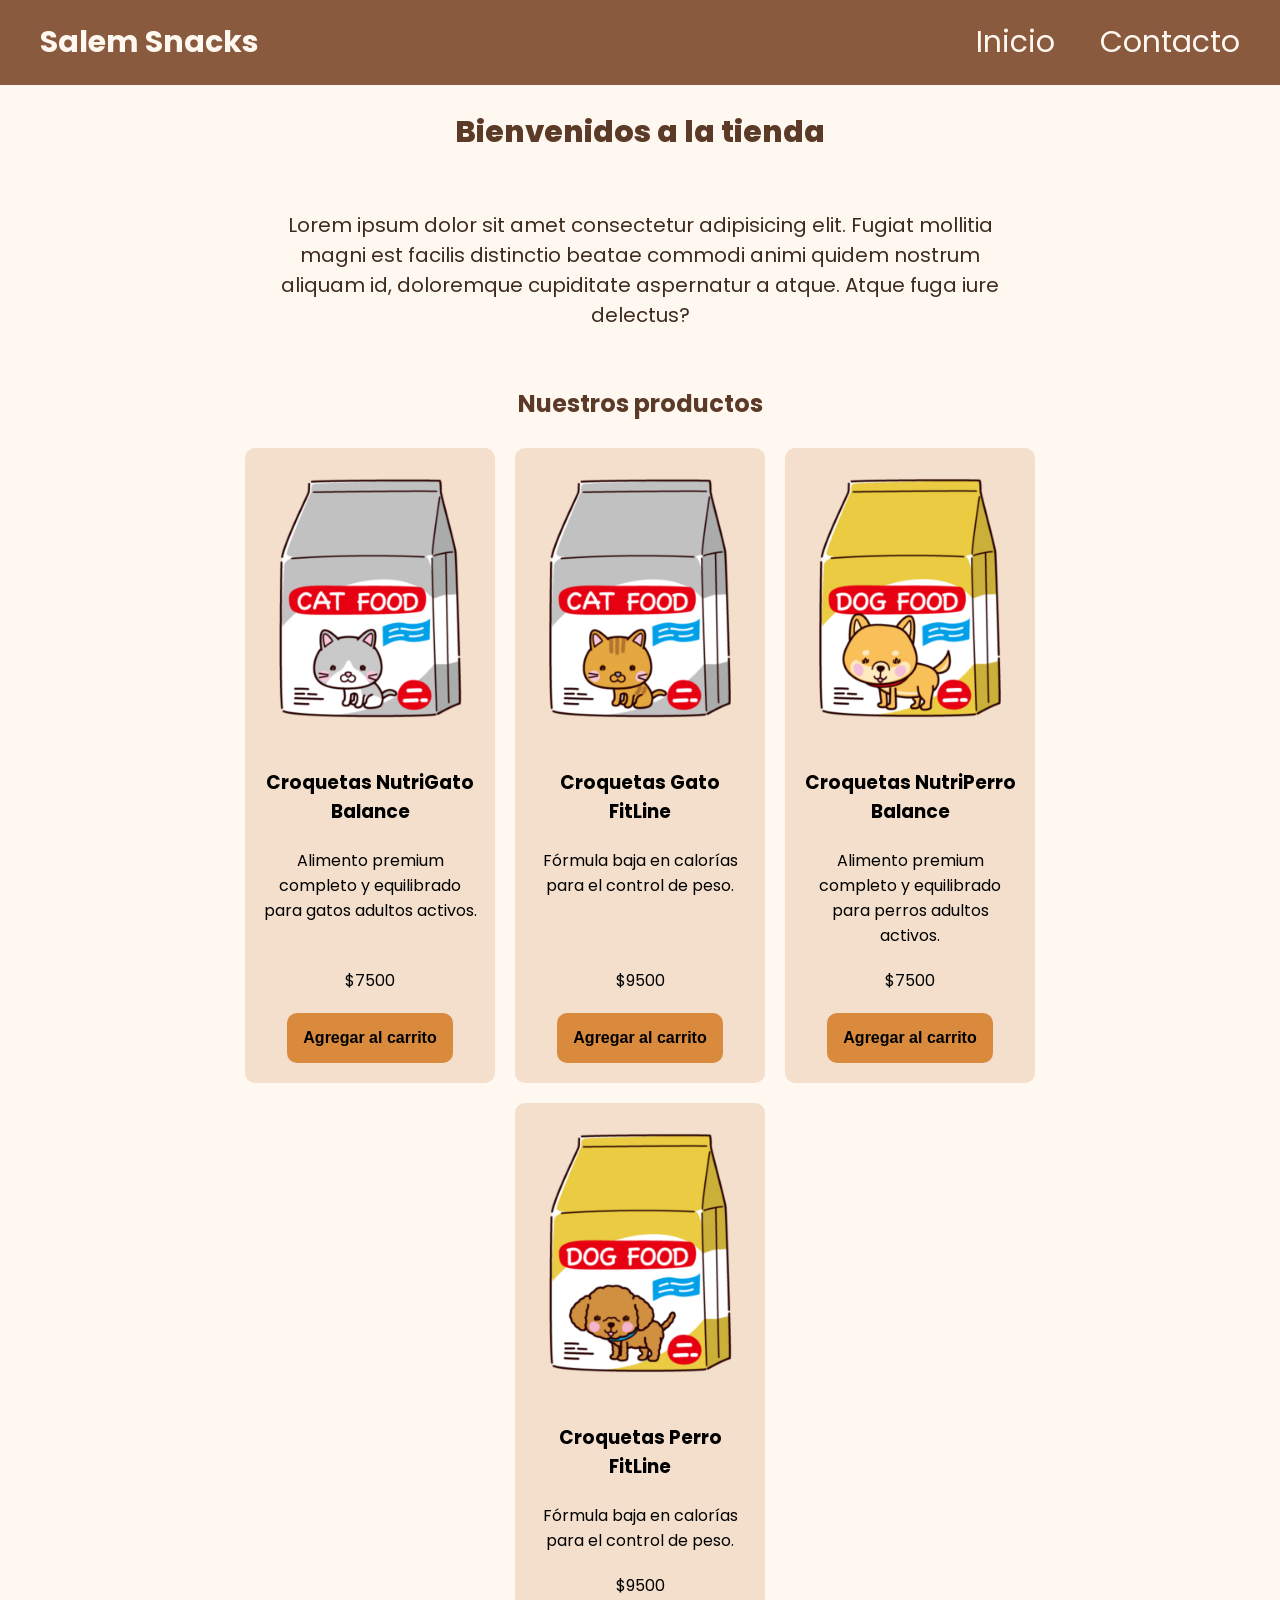
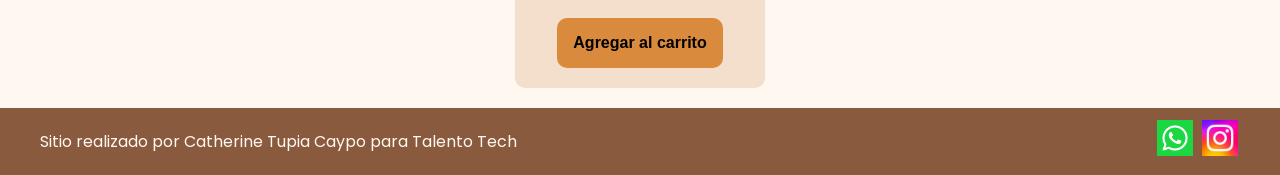
==== index.html @ eede0062 "agregar todo" ====
<!doctype html>
<html lang="es">
  <head>
    <meta charset="UTF-8" />
    <meta name="viewport" content="width=device-width, initial-scale=1.0" />
    <link
      href="https://fonts.googleapis.com/css2?family=Poppins:ital,wght@0,100;0,400;0,600;0,700;0,800;1,100;1,400;1,600;1,700&display=swap"
      rel="stylesheet"
    />
    <link rel="stylesheet" href="./css/styles.css" />
    <title>Salem Snacks</title>
  </head>
  
  <body>
    <header>
      <div class="div-logo"><a class="logo" href="./index.html">Salem Snacks</a></div>

      <nav class="header-nav">
        <ul>
          <li><a href="./index.html">Inicio</a></li>
          <li><a href="./pages/contacto.html">Contacto</a></li>
        </ul>
      </nav>
    </header>

    <main>
      <section class="inicio">
      <h1 class="titulo-home text-secondary">Bienvenidos a la tienda</h1>
      <p class="parrafo">
        Lorem ipsum dolor sit amet consectetur adipisicing elit. Fugiat mollitia
        magni est facilis distinctio beatae commodi animi quidem nostrum aliquam
        id, doloremque cupiditate aspernatur a atque. Atque fuga iure delectus?
      </p>
      </section>

      <section>
        <h2 class="titulo-productos text-secondary">Nuestros productos</h2>
        <div class="contenedor-tarjetas">
        <article class="card text-dark">
            <img src="./img/comida1.png" alt="comida de gato"/>
            <h3>Croquetas NutriGato Balance</h3>
            <p class="descripcion">Alimento premium completo y equilibrado para gatos adultos activos.</p>
            <p>$7500</p>
            <button class="btn bg-secondary text-dark">Agregar al carrito</button>
        </article>

        <article class="card text-dark">
            <img src="./img/comida2.png" alt="comida de gato"/>
            <h3>Croquetas Gato FitLine</h3>
            <p class="descripcion">Fórmula baja en calorías para el control de peso.</p>
            <p>$9500</p>
            <button class="btn bg-secondary text-dark">Agregar al carrito</button>
        </article>

        <article class="card text-dark">
            <img src="./img/ComidaPerro1.png" alt="comida de perro"/>
            <h3>Croquetas NutriPerro Balance</h3>
            <p class="descripcion">Alimento premium completo y equilibrado para perros adultos activos.</p>
            <p>$7500</p>
            <button class="btn bg-secondary text-dark">Agregar al carrito</button>
        </article>

        <article class="card text-dark">
            <img src="./img/ComidaPerro2.png" alt="comida de perro"/>
            <h3>Croquetas Perro FitLine</h3>
            <p class="descripcion">Fórmula baja en calorías para el control de peso.</p>
            <p>$9500</p>
            <button class="btn bg-secondary text-dark">Agregar al carrito</button>
        </article>
        </div>
      </section>
    </main>

    <footer>
      <p>Sitio realizado por Catherine Tupia Caypo para Talento Tech</p>
         <nav>
        <ul class="footer-list">
          <li><img src="./img/whatsapp.jpg" alt="logo-whatsapp" /> </li>
          <li><img src="./img/instagram.jpg" alt="logo-instagram" /></li>
        </ul>
      </nav>
    </footer>
  </body>
</html>
---- css/styles.css ----
*{
    margin: 0;
    padding: 0;
    box-sizing: border-box;
}

html{
    font-size: 62.5%;
}

body{
    font-family: "Poppins", sans-serif;
    font-size: 1.6rem;
    background-color: #fff8f0;
    color: #3d2b1f;

    display: flex;
    flex-direction: column;
    min-height: 100vh;
}

main{
    width: 80%;
    margin: auto;
    padding-bottom: 2rem;

    flex: 1;

    display: flex;
    flex-direction: column;
    align-items: center;
}

h1{
    font-size: 3rem;
    font-weight: 800;
    line-height: 1.15;
    margin: 3rem 0;
}

h2{
    font-size: 2.4rem;
    font-weight: 700;
    line-height: 1.2;
    text-align: center;
    margin: 3rem 0;
}

.btn{
    background: #d98a3d;
    border: none;
    font-size: 1.6rem;
    font-weight: bold;
    padding: 1.6rem;
    border-radius: 1rem;
}

header,
footer{
    background: #8a5a3f;
    color: #fff8f0; 
    width: 100%;

    display: flex;
    flex-wrap: wrap;
    justify-content: space-between;
    align-items: center;
}

footer{
    padding: 1rem 4rem;
}

.div-logo{
    margin-left: 2rem;
    font-weight: bold;
}

.logo, 
.header-nav a{
    text-decoration: none;
    font-size: 3rem;
    color: inherit;
    display: inline-block;
    padding: 2rem;
}

.header-nav{
    margin-right: 2rem;
}

.header-nav ul, footer .footer-list{
    list-style: none;
    display: flex;
    gap: 0.5rem;
}

.footer-list li{
    padding: 0;
}

.footer-list img{
    width: 4rem;
    padding: 0.2rem;
}


/* -------------------------------------------------------------------------- */
/*                                   COLORES                                  */
/* -------------------------------------------------------------------------- */
.bg-primary{
    background-color: #fff8f0;
}

.bg-secondary{
    background-color: #d98a3d;
}

.text-light{
    color: #ffffff;
}

.text-dark{
    color: #000000;
}

.text-secondary{
    color: #5c3a28;
}

/* -------------------------------------------------------------------------- */
/*                                    HOME                                    */
/* -------------------------------------------------------------------------- */
.inicio{
    display: flex;
    justify-content: center;
    align-items: center;
    flex-wrap: wrap;
}

.inicio h1{
    width: 100%;
    text-align: center;
}

.parrafo{
    width: 80%;
    text-align: center;
    font-size: 2rem;
    padding: 3rem;
}

.contenedor-tarjetas{
    display: flex;
    justify-content: center;
    gap: 2rem;
    flex-wrap: wrap;
}

.card{
    background-color: #f3dfcb;
    width: 25rem;
    border-radius: 1rem;
    overflow: hidden;

    display: flex;
    flex-direction: column;
    align-items: center;
    gap: 2rem;
    padding-bottom: 2rem;
}

.card img{
    width: 100%;
    height: 30rem;
    object-fit: contain;
}

.card h3,
.card p{
    padding: 0 1.5rem;
    text-align: center;
}

.card h3{
    min-height: 6rem;
}

.descripcion{
    flex-grow: 1;
}
/* -------------------------------------------------------------------------- */
/*                                  CONTACTO                                  */
/* -------------------------------------------------------------------------- */
.contacto{
    width: 100%;
    display: flex;
    flex-direction: column;
    align-items: center;
}

.titulo-contacto{
    margin: 2rem 0;
}

.form-contacto{
    background-color: #fffdf9;
    color: #3d2b1f;

    width: 100%;
    max-width: 50rem;

    font-size: 2rem;
    padding: 3rem;
    border-radius: 1rem;

    box-shadow: 0 10px 30px rgba(0, 0, 0, 0.15);
}

.grupo-input{
    display: flex;
    flex-direction: column;
    gap: 0.8rem;
    margin-bottom: 2rem;
}

.grupo-input input, .grupo-input textarea{
    width: 100%;
    padding: 1.2rem;
    font-size: 1.6rem;

    background-color: #fffdf9;
    color: #3d2b1f;

    border: 2px solid #efd8c2;
    border-radius: 0.8rem;

    outline: none;
}

.grupo-input textarea{
    min-height: 10rem;
    resize: vertical;
}
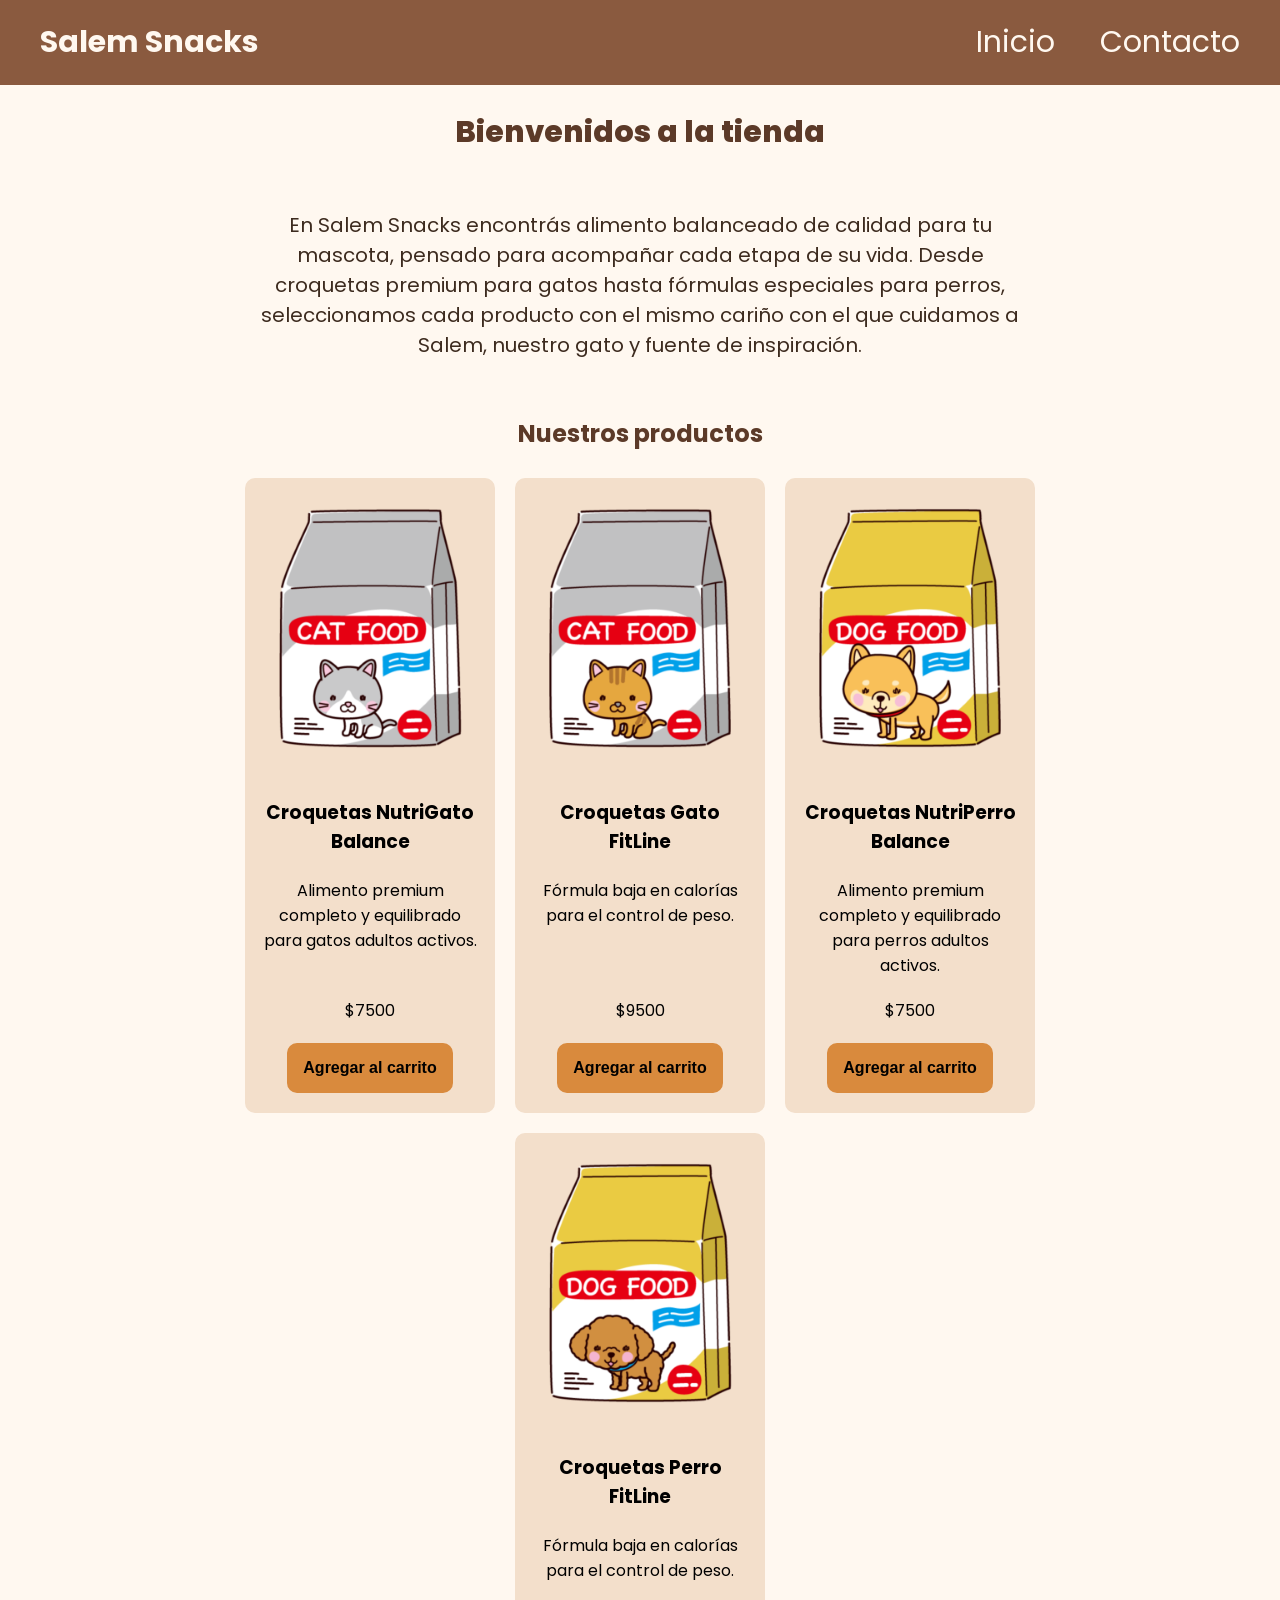
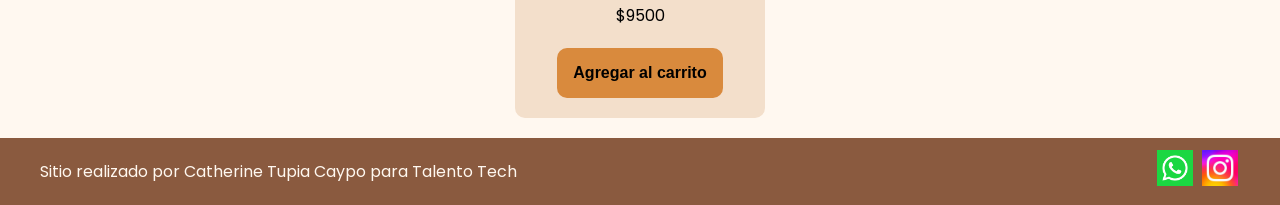
==== commit 6dc0a18c: "agrega media queries" ====
--- a/index.html
+++ b/index.html
@@ -10,10 +10,12 @@
     <link rel="stylesheet" href="./css/styles.css" />
     <title>Salem Snacks</title>
   </head>
-  
+
   <body>
     <header>
-      <div class="div-logo"><a class="logo" href="./index.html">Salem Snacks</a></div>
+      <div class="div-logo">
+        <a class="logo" href="./index.html">Salem Snacks</a>
+      </div>
 
       <nav class="header-nav">
         <ul>
@@ -25,57 +27,77 @@
 
     <main>
       <section class="inicio">
-      <h1 class="titulo-home text-secondary">Bienvenidos a la tienda</h1>
-      <p class="parrafo">
-        Lorem ipsum dolor sit amet consectetur adipisicing elit. Fugiat mollitia
-        magni est facilis distinctio beatae commodi animi quidem nostrum aliquam
-        id, doloremque cupiditate aspernatur a atque. Atque fuga iure delectus?
-      </p>
+        <h1 class="titulo-home text-secondary">Bienvenidos a la tienda</h1>
+        <p class="parrafo">
+          En Salem Snacks encontrás alimento balanceado de calidad para tu
+          mascota, pensado para acompañar cada etapa de su vida. Desde croquetas
+          premium para gatos hasta fórmulas especiales para perros,
+          seleccionamos cada producto con el mismo cariño con el que cuidamos a
+          Salem, nuestro gato y fuente de inspiración.
+        </p>
       </section>
 
       <section>
         <h2 class="titulo-productos text-secondary">Nuestros productos</h2>
         <div class="contenedor-tarjetas">
-        <article class="card text-dark">
-            <img src="./img/comida1.png" alt="comida de gato"/>
+          <article class="card text-dark">
+            <img src="./img/comida1.png" alt="comida de gato" />
             <h3>Croquetas NutriGato Balance</h3>
-            <p class="descripcion">Alimento premium completo y equilibrado para gatos adultos activos.</p>
+            <p class="descripcion">
+              Alimento premium completo y equilibrado para gatos adultos
+              activos.
+            </p>
             <p>$7500</p>
-            <button class="btn bg-secondary text-dark">Agregar al carrito</button>
-        </article>
+            <button class="btn bg-secondary text-dark">
+              Agregar al carrito
+            </button>
+          </article>
 
-        <article class="card text-dark">
-            <img src="./img/comida2.png" alt="comida de gato"/>
+          <article class="card text-dark">
+            <img src="./img/comida2.png" alt="comida de gato" />
             <h3>Croquetas Gato FitLine</h3>
-            <p class="descripcion">Fórmula baja en calorías para el control de peso.</p>
+            <p class="descripcion">
+              Fórmula baja en calorías para el control de peso.
+            </p>
             <p>$9500</p>
-            <button class="btn bg-secondary text-dark">Agregar al carrito</button>
-        </article>
+            <button class="btn bg-secondary text-dark">
+              Agregar al carrito
+            </button>
+          </article>
 
-        <article class="card text-dark">
-            <img src="./img/ComidaPerro1.png" alt="comida de perro"/>
+          <article class="card text-dark">
+            <img src="./img/ComidaPerro1.png" alt="comida de perro" />
             <h3>Croquetas NutriPerro Balance</h3>
-            <p class="descripcion">Alimento premium completo y equilibrado para perros adultos activos.</p>
+            <p class="descripcion">
+              Alimento premium completo y equilibrado para perros adultos
+              activos.
+            </p>
             <p>$7500</p>
-            <button class="btn bg-secondary text-dark">Agregar al carrito</button>
-        </article>
+            <button class="btn bg-secondary text-dark">
+              Agregar al carrito
+            </button>
+          </article>
 
-        <article class="card text-dark">
-            <img src="./img/ComidaPerro2.png" alt="comida de perro"/>
+          <article class="card text-dark">
+            <img src="./img/ComidaPerro2.png" alt="comida de perro" />
             <h3>Croquetas Perro FitLine</h3>
-            <p class="descripcion">Fórmula baja en calorías para el control de peso.</p>
+            <p class="descripcion">
+              Fórmula baja en calorías para el control de peso.
+            </p>
             <p>$9500</p>
-            <button class="btn bg-secondary text-dark">Agregar al carrito</button>
-        </article>
+            <button class="btn bg-secondary text-dark">
+              Agregar al carrito
+            </button>
+          </article>
         </div>
       </section>
     </main>
 
     <footer>
       <p>Sitio realizado por Catherine Tupia Caypo para Talento Tech</p>
-         <nav>
+      <nav>
         <ul class="footer-list">
-          <li><img src="./img/whatsapp.jpg" alt="logo-whatsapp" /> </li>
+          <li><img src="./img/whatsapp.jpg" alt="logo-whatsapp" /></li>
           <li><img src="./img/instagram.jpg" alt="logo-instagram" /></li>
         </ul>
       </nav>
--- a/css/styles.css
+++ b/css/styles.css
@@ -189,6 +189,7 @@
 .descripcion{
     flex-grow: 1;
 }
+
 /* -------------------------------------------------------------------------- */
 /*                                  CONTACTO                                  */
 /* -------------------------------------------------------------------------- */
@@ -241,4 +242,18 @@
 .grupo-input textarea{
     min-height: 10rem;
     resize: vertical;
+}
+
+/* -------------------------------------------------------------------------- */
+/*                                 MEDIA QUERIES                                */
+/* -------------------------------------------------------------------------- */
+
+@media(max-width: 600px){
+    header, footer{
+        flex-direction: column;
+    }
+
+    .header-nav, .div-logo{
+        margin: 0;
+    }
 }
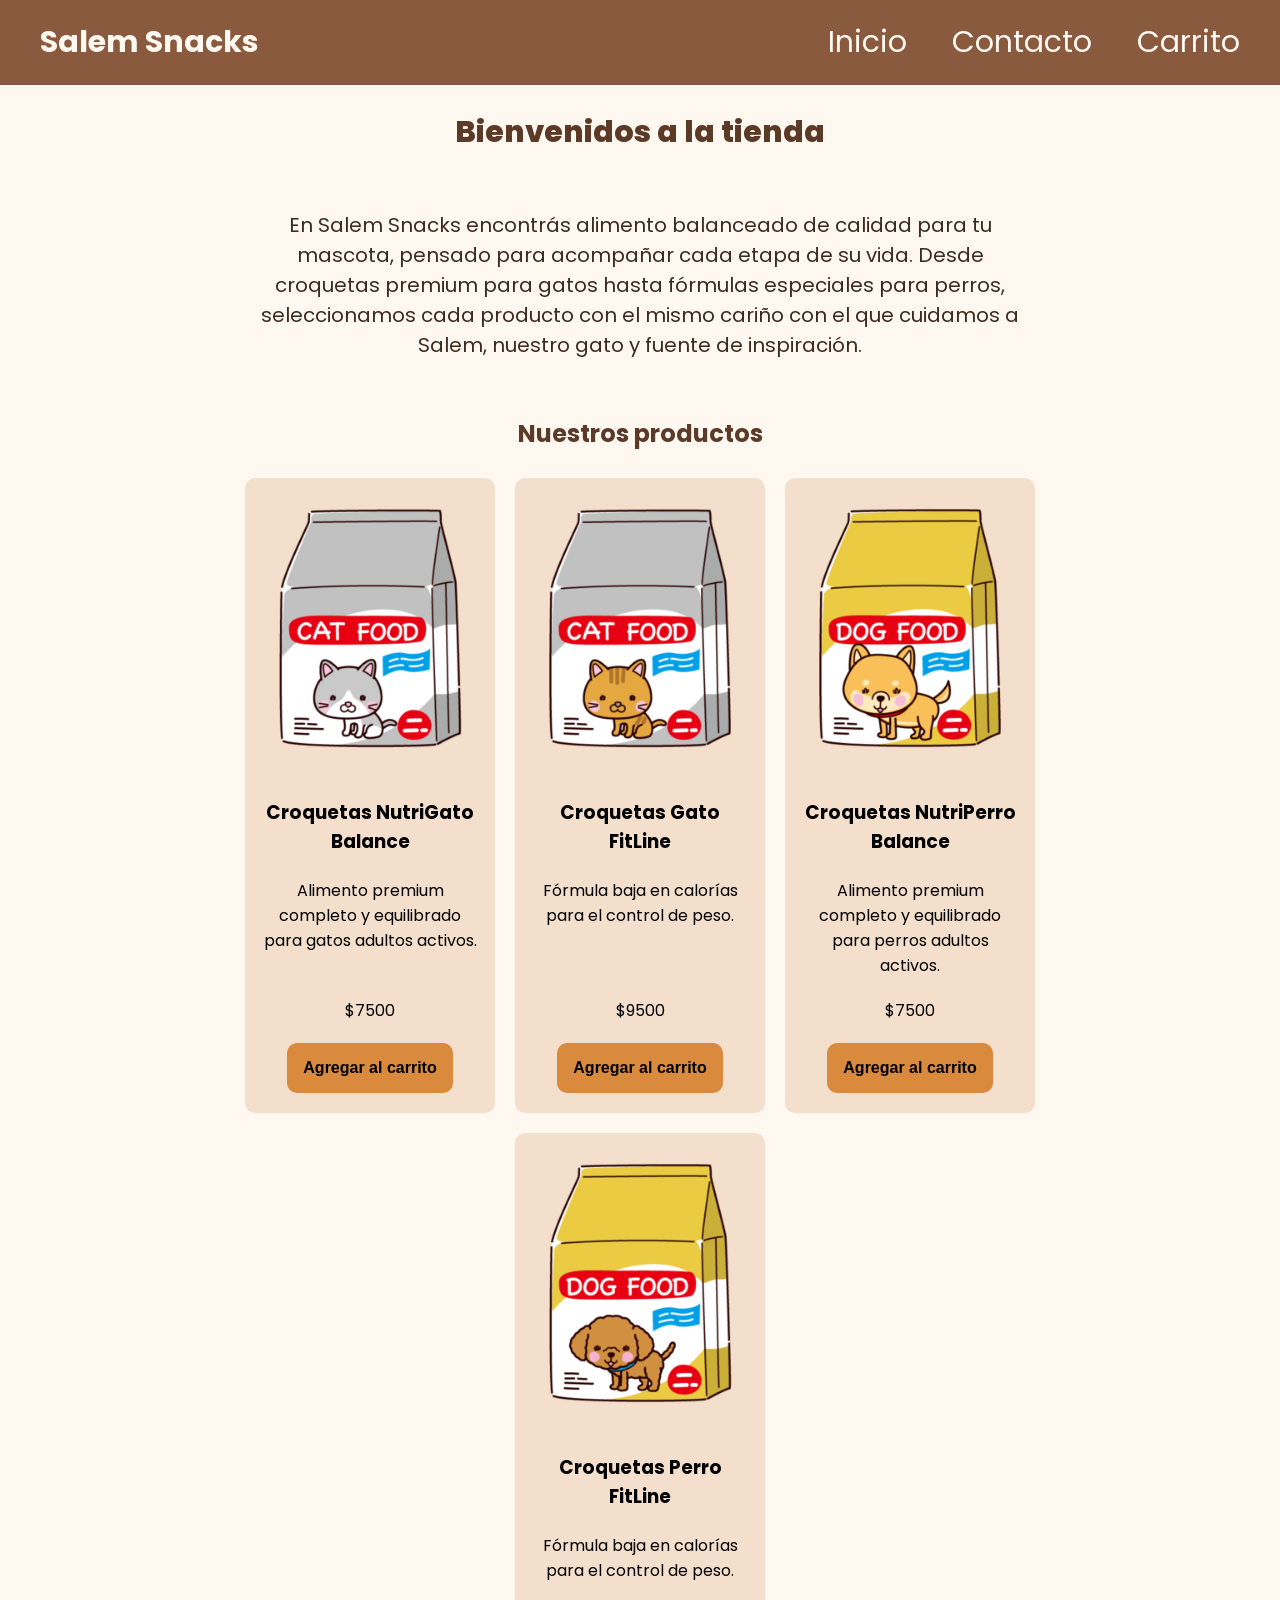
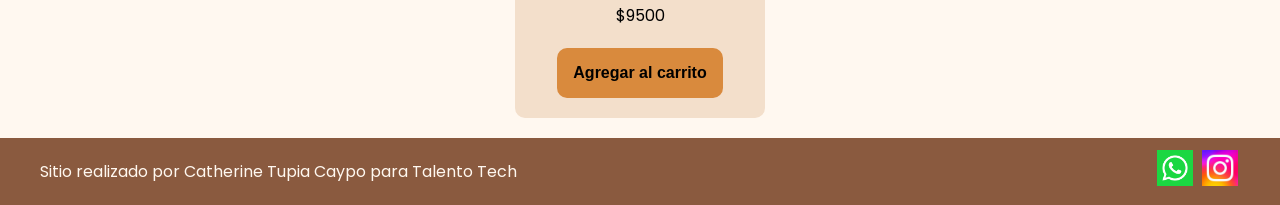
==== commit 8b5e8924: "Agrego JS, JSON y pagina del carrito" ====
--- a/index.html
+++ b/index.html
@@ -21,6 +21,12 @@
         <ul>
           <li><a href="./index.html">Inicio</a></li>
           <li><a href="./pages/contacto.html">Contacto</a></li>
+          <li>
+            
+            <a href="./pages/carrito.html" class="carrito-icono"
+              >Carrito<span id="contador-carrito"></span
+            ></a>
+          </li>
         </ul>
       </nav>
     </header>
@@ -39,8 +45,9 @@
 
       <section>
         <h2 class="titulo-productos text-secondary">Nuestros productos</h2>
-        <div class="contenedor-tarjetas">
-          <article class="card text-dark">
+        
+        <div id="contenedor-tarjetas" class="contenedor-tarjetas">
+          <!-- <article class="card text-dark">
             <img src="./img/comida1.png" alt="comida de gato" />
             <h3>Croquetas NutriGato Balance</h3>
             <p class="descripcion">
@@ -88,7 +95,7 @@
             <button class="btn bg-secondary text-dark">
               Agregar al carrito
             </button>
-          </article>
+          </article> -->
         </div>
       </section>
     </main>
@@ -102,5 +109,6 @@
         </ul>
       </nav>
     </footer>
+    <script src="./js/index.js" type="module"></script>
   </body>
 </html>
--- a/css/styles.css
+++ b/css/styles.css
@@ -256,4 +256,16 @@
     .header-nav, .div-logo{
         margin: 0;
     }
+}
+
+/* -------------------------------------------------------------------------- */
+/*                                   CARRITO                                  */
+/* -------------------------------------------------------------------------- */
+#contador-carrito{
+    margin-left: 0.5rem;
+    font-size: 1.6rem;
+}
+
+#contador-carrito:empty{
+    display: none;
 }
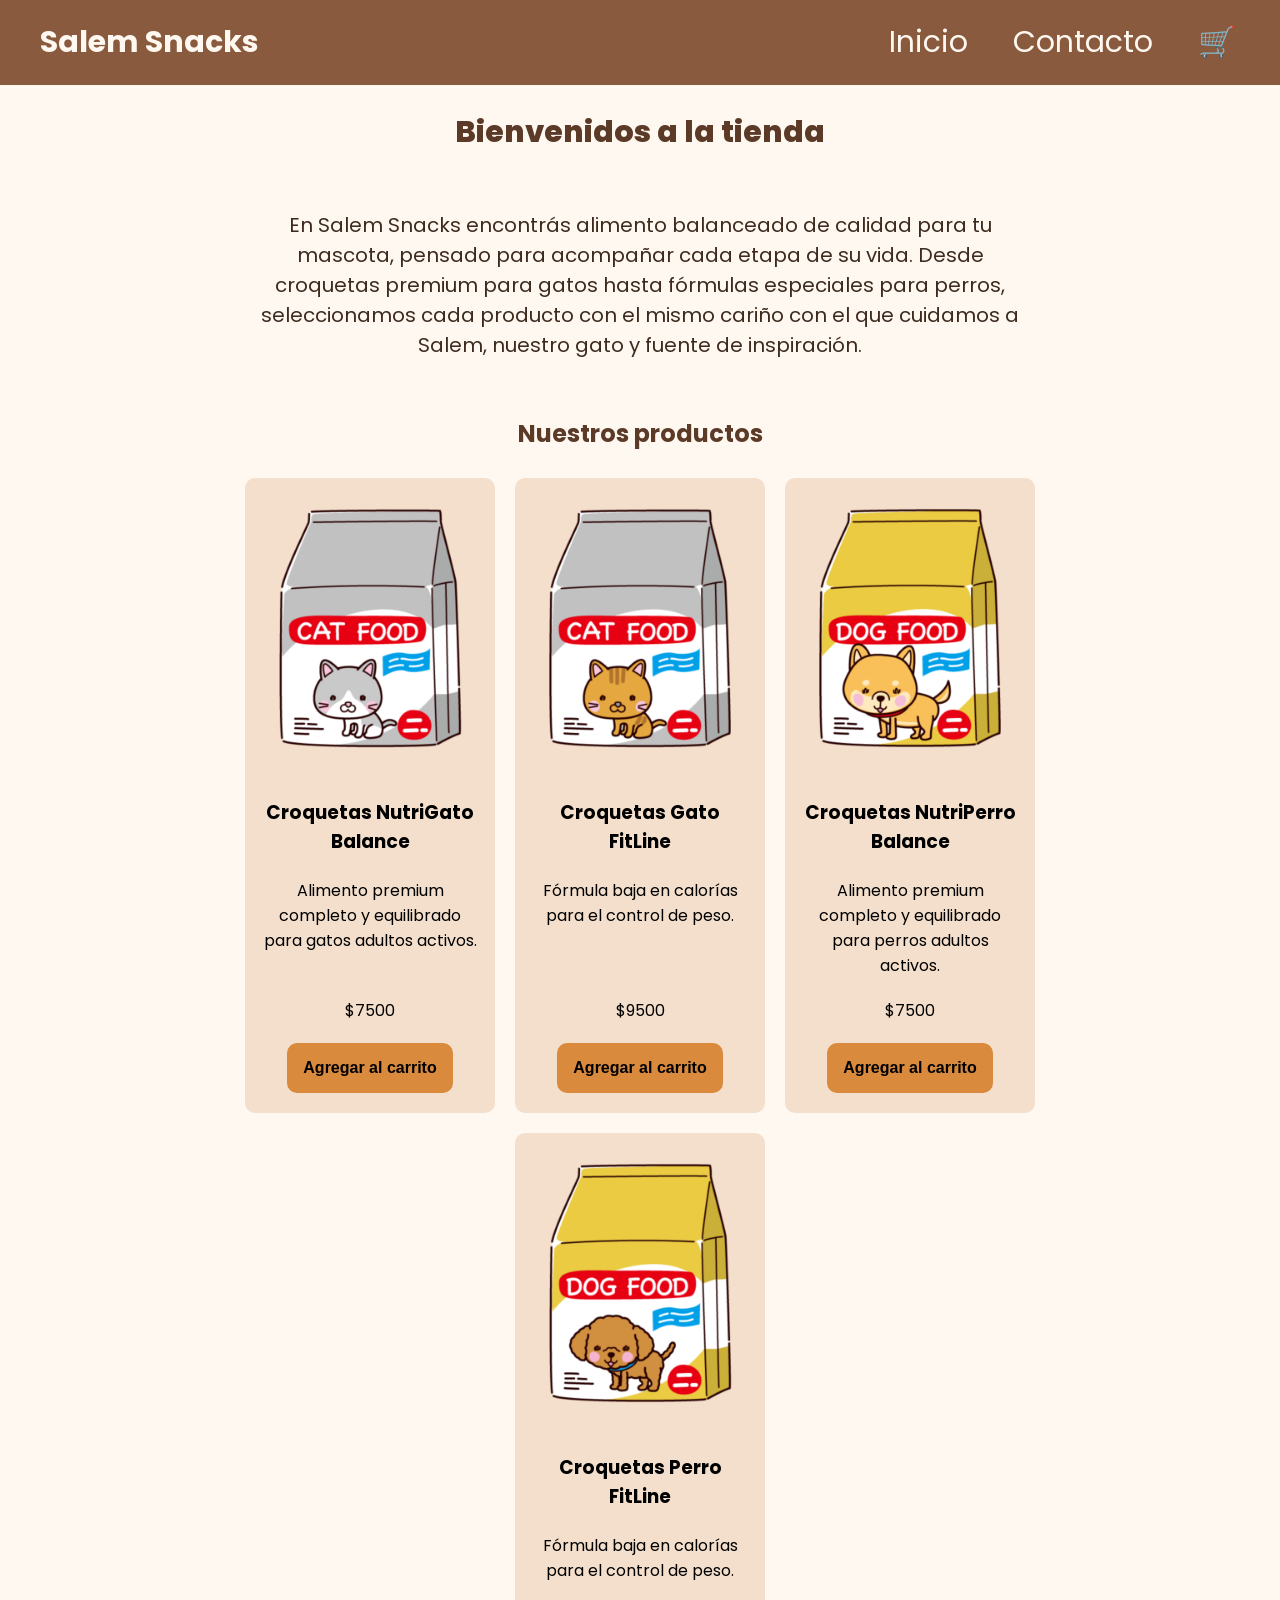
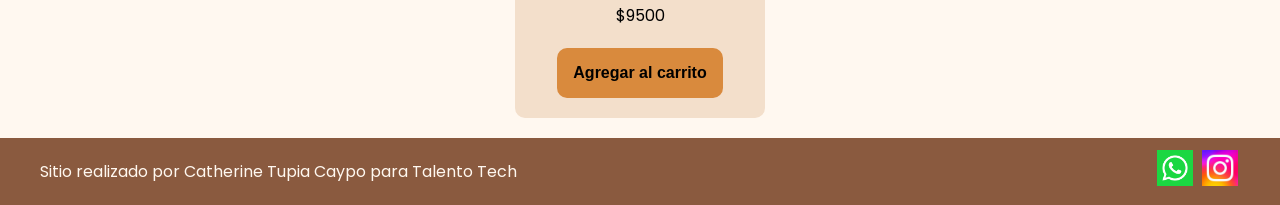
==== commit ebdc1a78: "cambios" ====
--- a/index.html
+++ b/index.html
@@ -22,9 +22,8 @@
           <li><a href="./index.html">Inicio</a></li>
           <li><a href="./pages/contacto.html">Contacto</a></li>
           <li>
-            
             <a href="./pages/carrito.html" class="carrito-icono"
-              >Carrito<span id="contador-carrito"></span
+              >🛒<span id="contador-carrito"></span
             ></a>
           </li>
         </ul>
@@ -45,58 +44,8 @@
 
       <section>
         <h2 class="titulo-productos text-secondary">Nuestros productos</h2>
-        
-        <div id="contenedor-tarjetas" class="contenedor-tarjetas">
-          <!-- <article class="card text-dark">
-            <img src="./img/comida1.png" alt="comida de gato" />
-            <h3>Croquetas NutriGato Balance</h3>
-            <p class="descripcion">
-              Alimento premium completo y equilibrado para gatos adultos
-              activos.
-            </p>
-            <p>$7500</p>
-            <button class="btn bg-secondary text-dark">
-              Agregar al carrito
-            </button>
-          </article>
 
-          <article class="card text-dark">
-            <img src="./img/comida2.png" alt="comida de gato" />
-            <h3>Croquetas Gato FitLine</h3>
-            <p class="descripcion">
-              Fórmula baja en calorías para el control de peso.
-            </p>
-            <p>$9500</p>
-            <button class="btn bg-secondary text-dark">
-              Agregar al carrito
-            </button>
-          </article>
-
-          <article class="card text-dark">
-            <img src="./img/ComidaPerro1.png" alt="comida de perro" />
-            <h3>Croquetas NutriPerro Balance</h3>
-            <p class="descripcion">
-              Alimento premium completo y equilibrado para perros adultos
-              activos.
-            </p>
-            <p>$7500</p>
-            <button class="btn bg-secondary text-dark">
-              Agregar al carrito
-            </button>
-          </article>
-
-          <article class="card text-dark">
-            <img src="./img/ComidaPerro2.png" alt="comida de perro" />
-            <h3>Croquetas Perro FitLine</h3>
-            <p class="descripcion">
-              Fórmula baja en calorías para el control de peso.
-            </p>
-            <p>$9500</p>
-            <button class="btn bg-secondary text-dark">
-              Agregar al carrito
-            </button>
-          </article> -->
-        </div>
+        <div id="contenedor-tarjetas" class="contenedor-tarjetas"></div>
       </section>
     </main>
 
--- a/css/styles.css
+++ b/css/styles.css
@@ -48,11 +48,13 @@
 
 .btn{
     background: #d98a3d;
+    color: #000000;
     border: none;
     font-size: 1.6rem;
     font-weight: bold;
     padding: 1.6rem;
     border-radius: 1rem;
+    cursor: pointer;
 }
 
 header,
@@ -261,11 +263,16 @@
 /* -------------------------------------------------------------------------- */
 /*                                   CARRITO                                  */
 /* -------------------------------------------------------------------------- */
+.mensaje-carrito-vacio{
+    font-size: 2.5rem;
+    text-align: center;
+    margin-top: 2rem;
+}
+
+.acciones-carrito{
+    margin-top: 2rem;
+}
+
 #contador-carrito{
     margin-left: 0.5rem;
-    font-size: 1.6rem;
-}
-
-#contador-carrito:empty{
-    display: none;
 }
